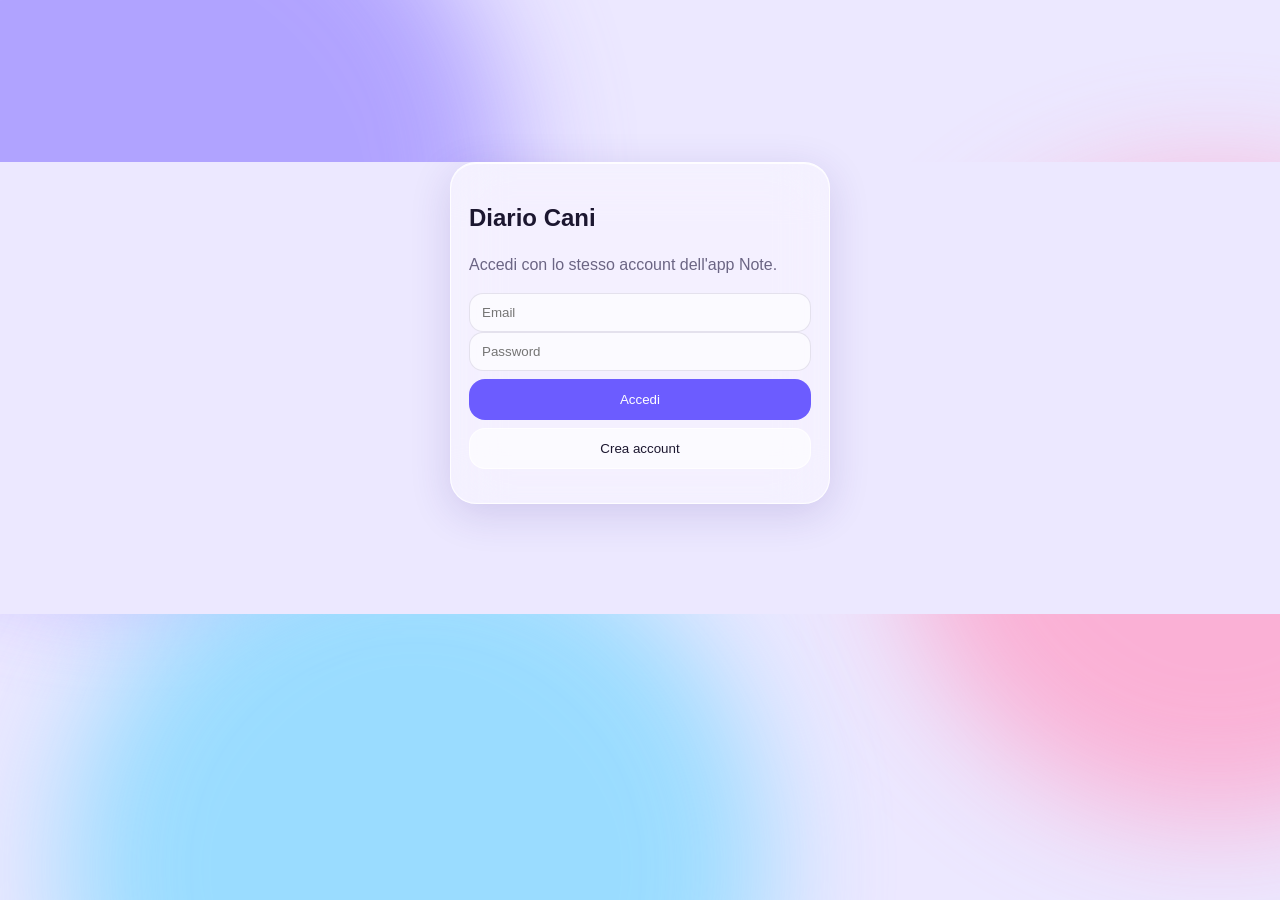
==== cani/index.html @ ccbc8e88 "Aggiungi Diario Cani: crisi di Kafka, terapie, analisi, vaccini, statistiche ed export per il veteri" ====
<!doctype html>
<html lang="it">
<head>
<meta charset="utf-8">
<meta name="viewport" content="width=device-width,initial-scale=1,viewport-fit=cover">
<meta name="apple-mobile-web-app-capable" content="yes">
<meta name="apple-mobile-web-app-status-bar-style" content="default">
<meta name="apple-mobile-web-app-title" content="Cani">
<meta name="theme-color" content="#e9e4ff">
<title>Diario Cani</title>
<link rel="manifest" href="manifest.json">
<link rel="icon" href="icon.svg">
<link rel="apple-touch-icon" href="icon.svg">
<link rel="stylesheet" href="style.css">
</head>
<body>
<div class="bg"><i></i><i></i><i></i></div>

<!-- Login -->
<section id="login" class="screen" hidden>
  <div class="glass card login">
    <h1>Diario Cani</h1>
    <p class="muted">Accedi con lo stesso account dell'app Note.</p>
    <input id="lEmail" type="email" placeholder="Email" autocomplete="email">
    <input id="lPass" type="password" placeholder="Password" autocomplete="current-password">
    <button class="btn primary" id="lGo">Accedi</button>
    <button class="btn" id="lNew">Crea account</button>
    <p id="lMsg" class="muted"></p>
  </div>
</section>

<!-- App -->
<main id="app" hidden>
  <header class="top">
    <div class="seg glass" id="dogSeg"></div>
    <span id="sync" class="sync" title="Sincronizzazione"></span>
  </header>
  <h1 class="large" id="title"></h1>
  <div id="view"></div>
</main>

<nav class="tabbar glass" id="tabbar" hidden>
  <button data-tab="home" class="on"><span>🏠</span>Riepilogo</button>
  <button data-tab="diario"><span>📖</span>Diario</button>
  <button data-tab="stats"><span>📊</span>Statistiche</button>
  <button data-tab="vet"><span>🩺</span>Veterinario</button>
</nav>
<button class="fab" id="fab" hidden aria-label="Aggiungi">+</button>

<!-- Scelta tipo -->
<dialog id="pick" class="sheet">
  <div class="glass card">
    <h2>Cosa vuoi segnare?</h2>
    <div id="pickList" class="picklist"></div>
    <button class="btn" data-close>Annulla</button>
  </div>
</dialog>

<!-- Modulo -->
<dialog id="form" class="sheet">
  <form class="glass card" id="frm" method="dialog">
    <h2 id="fTitle"></h2>
    <div id="fBody"></div>
    <div class="row">
      <button type="button" class="btn danger" id="fDel" hidden>Elimina</button>
      <button type="button" class="btn" data-close>Annulla</button>
      <button type="submit" class="btn primary">Salva</button>
    </div>
  </form>
</dialog>

<div id="toast" class="toast" hidden></div>

<!-- Report stampabile -->
<div id="print"></div>

<script src="../vendor/supabase.js"></script>
<script src="../config.js"></script>
<script src="app.js"></script>
</body>
</html>
---- cani/style.css ----
:root{
  --text:#1c1730;--muted:#6b6584;--accent:#6c5cff;--danger:#ff3b5c;--ok:#20b26b;
  --glass:rgba(255,255,255,.42);--glass2:rgba(255,255,255,.62);--edge:rgba(255,255,255,.85);
  --line:rgba(60,50,110,.12);--shadow:0 10px 40px rgba(60,40,140,.16);
  --bg:#ece8ff;
}
@media (prefers-color-scheme:dark){:root{
  --text:#f2f0ff;--muted:#a49fc0;--accent:#9d92ff;
  --glass:rgba(40,36,70,.42);--glass2:rgba(55,50,90,.6);--edge:rgba(255,255,255,.18);
  --line:rgba(255,255,255,.1);--shadow:0 10px 40px rgba(0,0,0,.45);--bg:#0f0c1d;
}}
*{box-sizing:border-box;-webkit-tap-highlight-color:transparent}
html,body{margin:0;min-height:100%;background:var(--bg);color:var(--text);
  font:16px/1.4 -apple-system,BlinkMacSystemFont,"SF Pro Text","Segoe UI",Roboto,sans-serif}
body{padding:env(safe-area-inset-top) 16px calc(110px + env(safe-area-inset-bottom))}
[hidden]{display:none!important}

/* sfondo colorato sfocato: dà vita al vetro */
.bg{position:fixed;inset:0;z-index:-1;overflow:hidden}
.bg i{position:absolute;border-radius:50%;filter:blur(60px);opacity:.75}
.bg i:nth-child(1){width:60vmax;height:60vmax;left:-20vmax;top:-15vmax;background:#9d8cff}
.bg i:nth-child(2){width:50vmax;height:50vmax;right:-20vmax;top:20vh;background:#ff9ec7}
.bg i:nth-child(3){width:55vmax;height:55vmax;left:5vmax;bottom:-25vmax;background:#7fd8ff}
body.zoe .bg i:nth-child(1){background:#ffb86b}
body.zoe .bg i:nth-child(2){background:#ff8fa3}
body.zoe .bg i:nth-child(3){background:#8de0b5}
@media (prefers-color-scheme:dark){.bg i{opacity:.35}}

.glass{background:var(--glass);border:1px solid var(--edge);border-radius:26px;
  -webkit-backdrop-filter:blur(28px) saturate(180%);backdrop-filter:blur(28px) saturate(180%);
  box-shadow:inset 0 1px 0 var(--edge),inset 0 -1px 0 rgba(255,255,255,.08),var(--shadow)}
.card{padding:18px;margin:0 0 14px}
.muted{color:var(--muted)}
h1.large{font-size:2.1rem;font-weight:800;letter-spacing:-.02em;margin:10px 4px 14px}
h2{font-size:1.15rem;margin:0 0 12px}
h3{font-size:.8rem;text-transform:uppercase;letter-spacing:.06em;color:var(--muted);margin:22px 6px 8px}

.top{display:flex;align-items:center;justify-content:space-between;padding-top:12px;position:sticky;top:0;z-index:5}
.seg{display:inline-flex;padding:4px;border-radius:999px;gap:2px}
.seg button{border:0;background:none;color:var(--text);font:600 .95rem inherit;font-family:inherit;padding:8px 18px;border-radius:999px;transition:.25s}
.seg button.on{background:var(--glass2);box-shadow:0 2px 10px rgba(0,0,0,.12),inset 0 1px 0 var(--edge)}
.sync{width:10px;height:10px;border-radius:50%;background:var(--ok);margin-right:6px}
.sync.off{background:#f5a623}.sync.busy{background:var(--accent);animation:p 1s infinite alternate}
@keyframes p{to{opacity:.3}}

/* tab bar flottante stile iOS */
.tabbar{position:fixed;left:50%;transform:translateX(-50%);bottom:calc(14px + env(safe-area-inset-bottom));
  display:flex;gap:2px;padding:6px;border-radius:999px;z-index:10;width:min(440px,calc(100% - 32px))}
.tabbar button{flex:1;border:0;background:none;color:var(--muted);font:600 .68rem/1.1 inherit;font-family:inherit;
  display:flex;flex-direction:column;align-items:center;gap:2px;padding:7px 2px;border-radius:999px;transition:.25s}
.tabbar button span{font-size:1.25rem}
.tabbar button.on{color:var(--accent);background:var(--glass2);box-shadow:inset 0 1px 0 var(--edge)}
.fab{position:fixed;right:20px;bottom:calc(92px + env(safe-area-inset-bottom));width:58px;height:58px;border-radius:50%;
  border:1px solid var(--edge);color:#fff;font-size:2rem;line-height:1;z-index:11;
  background:linear-gradient(135deg,rgba(124,108,255,.9),rgba(255,126,179,.9));
  -webkit-backdrop-filter:blur(20px);backdrop-filter:blur(20px);box-shadow:0 10px 30px rgba(108,92,255,.45),inset 0 1px 0 rgba(255,255,255,.6)}

/* tile riepilogo */
.tiles{display:grid;grid-template-columns:1fr 1fr;gap:12px;margin-bottom:14px}
.tile{padding:14px 16px;margin:0}
.tile b{display:block;font-size:1.55rem;font-weight:800;letter-spacing:-.02em}
.tile small{color:var(--muted);font-size:.8rem}
.tile.wide{grid-column:1/-1}

/* liste */
.list{padding:4px 0;overflow:hidden}
.item{display:flex;gap:12px;align-items:center;padding:12px 16px;border-bottom:1px solid var(--line);cursor:pointer}
.item:last-child{border-bottom:0}
.item .ic{width:38px;height:38px;border-radius:12px;display:grid;place-items:center;font-size:1.2rem;background:var(--glass2);flex:none}
.item .tx{flex:1;min-width:0}
.item .tx b{display:block;font-size:.98rem}
.item .tx small{color:var(--muted);display:block;white-space:nowrap;overflow:hidden;text-overflow:ellipsis}
.item .dt{color:var(--muted);font-size:.8rem;text-align:right;flex:none}
.empty{padding:22px;text-align:center;color:var(--muted)}
.filters{display:flex;gap:8px;overflow-x:auto;padding:2px 2px 12px;scrollbar-width:none}
.filters::-webkit-scrollbar{display:none}
.pill{border:1px solid var(--edge);background:var(--glass);color:var(--text);font:600 .85rem inherit;font-family:inherit;
  padding:7px 14px;border-radius:999px;white-space:nowrap;-webkit-backdrop-filter:blur(20px);backdrop-filter:blur(20px)}
.pill.on{background:var(--accent);color:#fff;border-color:transparent}

/* grafici */
.chart svg{width:100%;height:auto;display:block}
.chart text{fill:var(--muted);font-size:10px}
.legend{display:flex;gap:14px;font-size:.8rem;color:var(--muted);margin-top:8px;flex-wrap:wrap}
.legend i{display:inline-block;width:10px;height:10px;border-radius:3px;margin-right:5px;vertical-align:-1px}

/* bottoni / input */
.btn{border:1px solid var(--edge);background:var(--glass2);color:var(--text);font:600 1rem inherit;font-family:inherit;
  padding:12px 16px;border-radius:16px;width:100%;margin-top:8px}
.btn.primary{background:var(--accent);color:#fff;border-color:transparent}
.btn.danger{color:var(--danger)}
.row{display:flex;gap:8px;margin-top:12px}.row .btn{margin:0}
label{display:block;font-size:.8rem;font-weight:600;color:var(--muted);margin:12px 4px 4px}
input,select,textarea{width:100%;border:1px solid var(--line);background:var(--glass2);color:var(--text);
  font:1rem inherit;font-family:inherit;padding:11px 12px;border-radius:14px;outline:none;-webkit-appearance:none;appearance:none}
input:focus,select:focus,textarea:focus{border-color:var(--accent)}
textarea{min-height:76px;resize:vertical}
.two{display:grid;grid-template-columns:1fr 1fr;gap:10px}
.chips{display:flex;flex-wrap:wrap;gap:6px}
.chips label{margin:0;font-weight:500;color:var(--text);font-size:.88rem}
.chips input{display:none}
.chips span{display:inline-block;padding:7px 12px;border-radius:999px;border:1px solid var(--line);background:var(--glass2)}
.chips input:checked+span{background:var(--accent);color:#fff;border-color:transparent}
.stars{display:flex;gap:6px}.stars button{flex:1;border:1px solid var(--line);background:var(--glass2);border-radius:12px;padding:9px 0;font:600 1rem inherit;color:var(--text)}
.stars button.on{background:var(--accent);color:#fff}

dialog.sheet{border:0;padding:0;background:none;width:min(520px,100%);max-height:92vh;margin:auto auto 0;color:var(--text)}
dialog.sheet .card{border-radius:28px 28px 0 0;padding:20px 18px calc(20px + env(safe-area-inset-bottom));max-height:92vh;overflow:auto;margin:0;background:var(--glass2)}
dialog::backdrop{background:rgba(20,15,40,.28);-webkit-backdrop-filter:blur(6px);backdrop-filter:blur(6px)}
dialog[open]{animation:up .3s cubic-bezier(.2,.9,.3,1)}
@keyframes up{from{transform:translateY(40px);opacity:0}}
.picklist{display:grid;grid-template-columns:1fr 1fr;gap:10px}
.picklist button{border:1px solid var(--edge);background:var(--glass);border-radius:20px;padding:16px 10px;font:600 .95rem inherit;font-family:inherit;color:var(--text)}
.picklist button span{display:block;font-size:1.7rem;margin-bottom:4px}

.login{max-width:380px;margin:18vh auto 0}
.toast{position:fixed;left:50%;transform:translateX(-50%);bottom:calc(100px + env(safe-area-inset-bottom));background:rgba(30,25,50,.85);color:#fff;
  padding:10px 18px;border-radius:999px;z-index:30;font-size:.92rem;-webkit-backdrop-filter:blur(20px);backdrop-filter:blur(20px)}

/* report per veterinario / PDF */
.report table{width:100%;border-collapse:collapse;font-size:.85rem}
.report th,.report td{text-align:left;padding:6px 4px;border-bottom:1px solid var(--line);vertical-align:top}
.report th{color:var(--muted);font-weight:600}
#print{display:none}
@media print{
  body{background:#fff;color:#000;padding:0}
  body>*:not(#print){display:none!important}
  #print{display:block;font:11pt/1.4 -apple-system,Helvetica,Arial,sans-serif}
  #print h1{font-size:18pt;margin:0 0 4pt}#print h2{font-size:13pt;margin:16pt 0 6pt}
  #print table{width:100%;border-collapse:collapse;font-size:9pt}
  #print th,#print td{border-bottom:1px solid #ccc;padding:4pt;text-align:left;vertical-align:top}
  #print .chart text{fill:#555}
  #print section{break-inside:avoid}
}
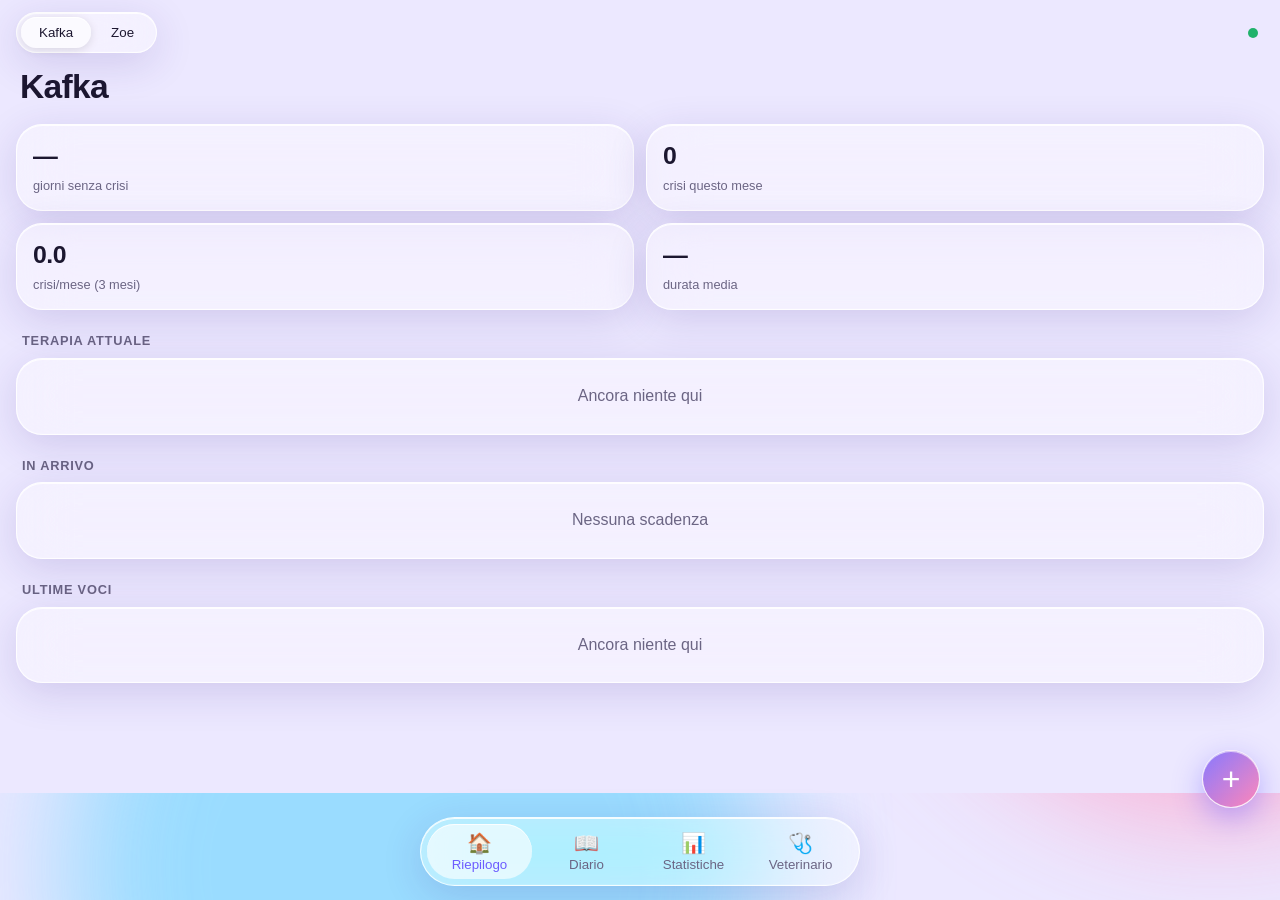
==== commit 0432c66b: "Diario Cani indipendente dall'app Note (config e libreria propri) Co-Authored-By: Claude Opus 5.5 <n" ====
--- a/cani/index.html
+++ b/cani/index.html
@@ -20,7 +20,7 @@
 <section id="login" class="screen" hidden>
   <div class="glass card login">
     <h1>Diario Cani</h1>
-    <p class="muted">Accedi con lo stesso account dell'app Note.</p>
+    <p class="muted">Accedi o crea un account.</p>
     <input id="lEmail" type="email" placeholder="Email" autocomplete="email">
     <input id="lPass" type="password" placeholder="Password" autocomplete="current-password">
     <button class="btn primary" id="lGo">Accedi</button>
@@ -74,8 +74,8 @@
 <!-- Report stampabile -->
 <div id="print"></div>
 
-<script src="../vendor/supabase.js"></script>
-<script src="../config.js"></script>
+<script src="supabase.js"></script>
+<script src="config.js"></script>
 <script src="app.js"></script>
 </body>
 </html>
